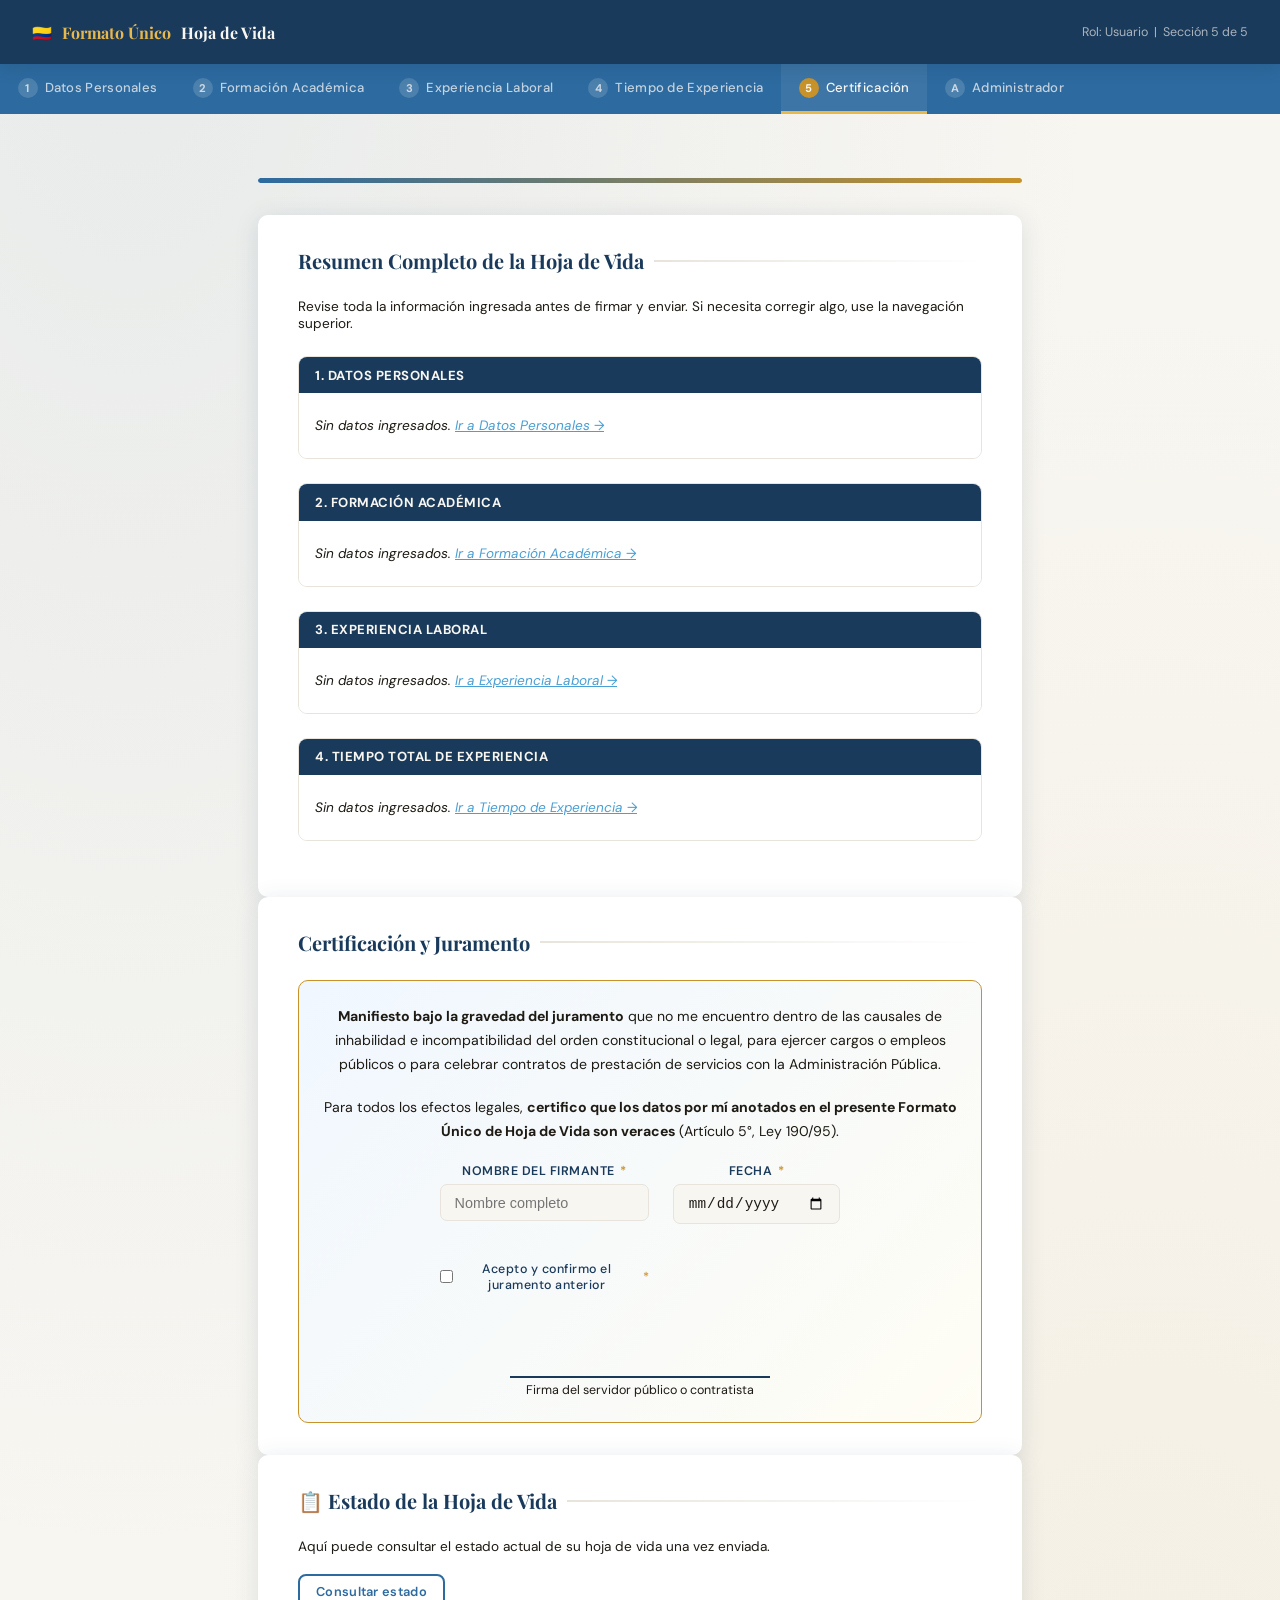
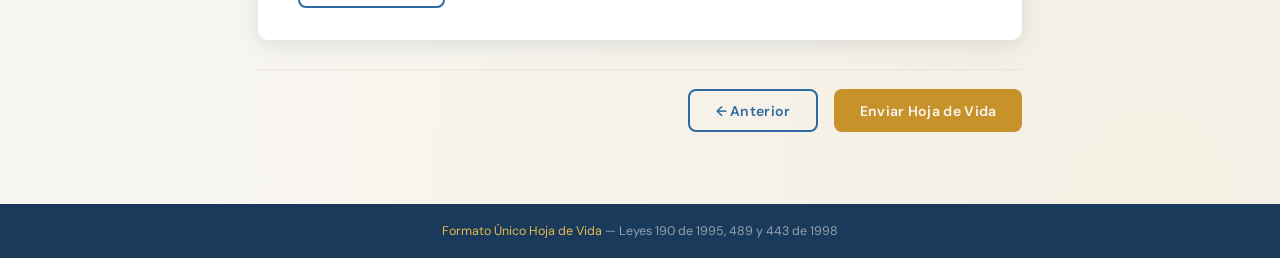
==== certificacion.html @ 88f33d93 "HTML y CSS completos" ====
<!DOCTYPE html>
<html lang="es">
<head>
  <meta charset="UTF-8" />
  <meta name="viewport" content="width=device-width, initial-scale=1.0" />
  <title>Hoja de Vida – Certificación</title>
  <link rel="stylesheet" href="css/style.css" />
</head>
<body>

<header>
  <div class="logo">🇨🇴 <span>Formato Único</span> Hoja de Vida</div>
  <div class="header-info">Rol: Usuario &nbsp;|&nbsp; Sección 5 de 5</div>
</header>

<nav>
  <ul>
    <li><a href="index.html"><span class="num">1</span> Datos Personales</a></li>
    <li><a href="formacion.html"><span class="num">2</span> Formación Académica</a></li>
    <li><a href="experiencia.html"><span class="num">3</span> Experiencia Laboral</a></li>
    <li><a href="tiempo.html"><span class="num">4</span> Tiempo de Experiencia</a></li>
    <li><a href="certificacion.html" class="activo"><span class="num">5</span> Certificación</a></li>
    <li><a href="admin.html"><span class="num">A</span> Administrador</a></li>
  </ul>
</nav>

<main>
  <div class="progress-bar"><div class="progress-fill" style="width:100%"></div></div>
  <div id="alerta-global" class="alerta"><span></span></div>

  <!-- ══ RESUMEN COMPLETO ══════════════════════════════════════════════ -->
  <section class="card">
    <h2 class="section-title"> Resumen Completo de la Hoja de Vida</h2>
    <p style="font-size:0.85rem;color:var(--gris-medio);margin-bottom:1.5rem;">
      Revise toda la información ingresada antes de firmar y enviar. Si necesita corregir algo, use la navegación superior.
    </p>

    <div class="resumen-bloque">
      <div class="resumen-bloque-titulo"> 1. Datos Personales</div>
      <div id="resumen-personales" class="preview-grid">
        <p class="resumen-vacio">Sin datos ingresados. <a href="index.html">Ir a Datos Personales →</a></p>
      </div>
    </div>

    <div class="resumen-bloque">
      <div class="resumen-bloque-titulo"> 2. Formación Académica</div>
      <div id="resumen-formacion">
        <p class="resumen-vacio">Sin datos ingresados. <a href="formacion.html">Ir a Formación Académica →</a></p>
      </div>
    </div>

    <div class="resumen-bloque">
      <div class="resumen-bloque-titulo"> 3. Experiencia Laboral</div>
      <div id="resumen-experiencia">
        <p class="resumen-vacio">Sin datos ingresados. <a href="experiencia.html">Ir a Experiencia Laboral →</a></p>
      </div>
    </div>

    <div class="resumen-bloque">
      <div class="resumen-bloque-titulo"> 4. Tiempo Total de Experiencia</div>
      <div id="resumen-tiempo" class="preview-grid">
        <p class="resumen-vacio">Sin datos ingresados. <a href="tiempo.html">Ir a Tiempo de Experiencia →</a></p>
      </div>
    </div>
  </section>

  <!-- ══ CERTIFICACIÓN ═════════════════════════════════════════════════ -->
  <section class="card">
    <h2 class="section-title"> Certificación y Juramento</h2>

    <div class="cert-box">
      <p>
        <strong>Manifiesto bajo la gravedad del juramento</strong> que no me encuentro dentro
        de las causales de inhabilidad e incompatibilidad del orden constitucional o legal,
        para ejercer cargos o empleos públicos o para celebrar contratos de prestación de
        servicios con la Administración Pública.
      </p>
      <p>
        Para todos los efectos legales, <strong>certifico que los datos por mí anotados en el
        presente Formato Único de Hoja de Vida son veraces</strong> (Artículo 5°, Ley 190/95).
      </p>

      <div class="form-grid cols-1" style="max-width:400px;margin:1rem auto 0">
        <div class="form-group">
          <label>Nombre del firmante <span class="req">*</span></label>
          <input type="text" id="nombreFirmante" placeholder="Nombre completo" />
          <span class="msg-error" id="err-nombreFirmante"></span>
        </div>
        <div class="form-group">
          <label>Fecha <span class="req">*</span></label>
          <input type="date" id="fechaCert" />
          <span class="msg-error" id="err-fechaCert"></span>
        </div>
        <div class="form-group">
          <label style="display:flex;align-items:center;gap:8px;cursor:pointer;text-transform:none;font-weight:500">
            <input type="checkbox" id="chkJuramento" style="width:auto;accent-color:var(--azul-medio)" />
            Acepto y confirmo el juramento anterior <span class="req">*</span>
          </label>
          <span class="msg-error" id="err-chkJuramento"></span>
        </div>
      </div>

      <div class="firma-area"></div>
      <div class="firma-label" id="firma-label-nombre">Firma del servidor público o contratista</div>
    </div>
  </section>

  <!-- ══ ESTADO ════════════════════════════════════════════════════════ -->
  <section class="card">
    <h2 class="section-title">📋 Estado de la Hoja de Vida</h2>
    <p style="font-size:0.85rem;color:var(--gris-medio);margin-bottom:1.2rem;">
      Aquí puede consultar el estado actual de su hoja de vida una vez enviada.
    </p>
    <div id="estado-consulta"></div>
    <div style="margin-top:1rem;">
      <button class="btn btn-secondary btn-sm" onclick="consultarEstado()"> Consultar estado</button>
    </div>
  </section>

  <!-- Acciones -->
  <div class="acciones">
    <button class="btn btn-secondary" onclick="window.location.href='tiempo.html'">← Anterior</button>
    <button class="btn btn-dorado" onclick="enviarHV()"> Enviar Hoja de Vida</button>
  </div>
</main>

<footer>
  <span>Formato Único Hoja de Vida</span> — Leyes 190 de 1995, 489 y 443 de 1998
</footer>

<script src="js/datos.js"></script>
<script src="js/certificacion.js"></script>
</body>
</html>
---- css/style.css ----
@import url('https://fonts.googleapis.com/css2?family=Playfair+Display:wght@400;700&family=DM+Sans:wght@300;400;500;600&display=swap');

:root {
    --azul: #1a3a5c;
    --azul-medio: #2d6a9f;
    --azul-claro: #4a9fd4;
    --dorado: #c8922a;
    --dorado-claro: #e8b84b;
    --blanco: #f8f6f1;
    --gris-claro: #e8e4dc;
    --gri-medio: #9a9490;
    --texto: #1e1a14;
    --error: #c0392b;
    --exito: #1e7e4a;
    --sombra: 0 4px 24px rgba(26,58,92,0.13);
    --radio: 10px;
}

*, *::before, *::after { box-sizing: border-box; margin: 0; padding: 0; }

body {
    font-family: 'DM Sans', sans-serif;
    background: var(--blanco);
    color: var(--texto);
    min-height: 100vh;
    background-image: 
        radial-gradient(ellipse at 10% 0%, rgba(45,106,159,0.08)0%, transparent 60%),
        radial-gradient(ellipse at 90% 100%, rgba(200,146, 42,0.07)0%, transparent 60%);
}

header {
    background: var(--azul);
    color: var(--blanco);
    padding: 0 2rem;
    display: flex;
    align-items: center;
    justify-content: space-between;
    height: 64px;
    box-shadow: 0 2px 16px rgba(26, 58, 92, 0.25);
    position: sticky;
    top: 0;
    z-index: 100;
}

header .logo {
    font-family: 'Playfair Display', serif;
    font-size: 1.2 rem;
    font-weight: 700;
    letter-spacing: 0.5 px;
    display: flex;
    align-items: center;
    gap: 10px;
}

header .logo span {
    color: var(--dorado-claro);
}

header .header-info {
    font-size: 0.78rem;
    color: rgba(248, 246, 241, 0.65);
    text-align: right;
}

nav {
    background: var(--azul-medio);
    padding: 0 2 rem;
    overflow-x: auto;
}

nav ul {
    list-style: none;
    display: flex;
    gap: 0;
    min-width: max-content;
}

nav ul li a {
    display: flex;
    align-items: center;
    gap: 7px;
    padding: 0.85rem 1.1rem;
    color: rgba(248, 246, 241, 0.75);
    text-decoration: none;
    font-size: 0.82rem;
    font-weight: 500;
    letter-spacing: 0.3px;
    border-bottom: 3px solid transparent;
    transition: all 0.2s;
    white-space: nowrap;
}

nav ul li a:hover, nav ul li a.activo {
    color: var(--blanco);
    border-bottom-color: var(--dorado-claro);
    background: rgba(255, 255, 255, 0.07);
}

nav ul li a .num {
    background: rgba(255, 255, 255, 0.15);
    border-radius: 50%;
    width: 20px; height: 20px;
    display: flex; align-items: center; justify-content: center;
    font-size: 0.7rem;
    font-weight: 700;
}

nav ul li a.activo .num {
    background: var(--dorado);
    color: var(--blanco);
}

main {
    max-width: 860px;
    margin: 2.5rem auto;
    padding: 1.5rem 3rem;
}

section.card {
    background: #fff;
    border-radius: var(--radio);
    box-shadow: var(--sombra);
    padding: 2rem 2.5rem;
    margin-bottom: 2 rem;
    border-top: 4 px solid var(--azul-medio);
    animation: fadeUp 0.4s ease both;
}

@keyframes fadeUp {
    from { opacity: 0; transform: translateY(18px); }
    to { opacity: 1; transform: translateY(0); }
}

.section-title {
    font-family: 'Playfair Display', serif;
    font-size: 1.25rem;
    color: var(--azul);
    margin-bottom: 1.5rem;
    display: flex;
    align-items: center;
    gap: 10px;
}

.section-title::after {
    content: '';
    flex: 1;
    height: 2px;
    background: linear-gradient(90deg, var(--gris-claro), transparent);
}

.form-grid {
    display: grid;
    grid-template-columns: 1fr 1fr;
    gap: 1rem 1.5rem;
}

.form_grid.cols-3 { grid-template-columns: 1fr 1fr 1fr; }
.form_grid.cols-1 { grid-template-columns: 1fr; }

.form-group {
    display: flex;
    flex-direction: column;
    gap: 5px;
}

.form-group.span-2 { grid-column: span 2; }
.form-group.span-3 { grid-column: span 3; }

label {
    font-size: 0.78rem;
    font-weight: 600;
    color: var(--azul);
    text-transform: uppercase;
    letter-spacing: 0.5px;
}

label .req { color: var(--dorado); margin-left: 2px; }

input, select, textarea {
    padding: 0.6rem 0.85rem;
    border: 1.5px solid var(--gris-claro);
    border-radius: 7px;
    font-family: 'DM Sans' sans-serif;
    font-size: 0.9rem;
    color: var(--texto);
    background: var(--blanco);
    transition: border-color 0.2s, box-shadow 0.2s;
    outline: none;
}

input:focus, select:focus, textarea:focus{
    border-color: var(--azul-claro);
    box-shadow: 0 0 0 3px rgba(74, 159, 212, 0.15);
}

input.error, select.error, textarea.error {
    border-color: var(--error);
    box-shadow: 0 0 0 3px rgba(192, 57, 43, 0.1);
}

input.valido, select.valido {
    border-color: var(--exito);
}

.msg-error {
    font-size: 0.75rem;
    color: var(--error);
    margin-top: 2px;
    min-height: 14px;
}

.radio-group, .check-group {
    display: flex;
    flex-wrap: wrap;
    gap: 0.7rem;
    margin-top: 4px;
}

.radio-btn {
    display: flex;
    align-items: center;
    gap: 6px;
    cursor: pointer;
    font-size: 0.88rem;
}

radio-btn input { width: auto; margin: 0; cursor: pointer; accent-color: var(--azul-medio); }

.btn {
    padding: 0.65rem 1.6rem;
    border-radius: 8px;
    font-family: 'DM Sans', sans-serif;
    font-size: 0.88rem;
    font-weight: 600;
    cursor: pointer;
    border: none;
    transition: all 0.2s;
    letter-spacing: 0.3px;
}

.btn-primary {
    background: var(--azul);
    color: var(--blanco);
}

.btn-primary:hover { background: var(--azul-medio); transform: translateY(-1px); box-shadow: 0 4px 14px rgba(26,58,92, 0.25);}

.btn-secondary {
    background: transparent;
    color: var(--azul-medio);
    border: 2px solid var(--azul-medio);
}

.btn-secondary:hover { background: var(--azul-medio); color: var(--blanco); }

.btn-dorado {
    background: var(--dorado);
    color: var(--blanco);
}

.btn-dorado:hover { background: var(--dorado-claro); transform: translateY(-1px); }

.btn-danger {
    background: transparent;
    color: var(--error);
    border: 1.5px solid var(--error);
    padding: 0.4rem 0.9 rem;
    font-size: 0.8 rem;
}

.btn-danger:hover { background: var(--error); color: #fff; }

.btn-sm {
    padding: 0.4rem 1rem;
    font-size: 0.8rem;
}

.btn-add {
    display: flex;
    align-items: center;
    gap: 6px;
    background: rgba(45,106,159,0.08);
    color: var(--azul-medio);
    border: 1.5px dashed var(--azul-claro);
    border-radius: 8px;
    padding:0.55rem 1.1rem;
    font-size: 0.85rem;
    font-weight: 600;
    cursor: pointer;
    transition: all 0.2s;
    margin-top: 0.75rem;
    font-family: 'DM Sans', sans-serif;
}

.btn-add:hover { background: rgba(45,106,159,0.14); }

.acciones {
    display: flex;
    gap: 1rem;
    justify-content: flex-end;
    margin-top: 1.8rem;
    padding-top: 1.2rem;
    border-top: 1px solid var(--gris-claro);
}

.bloque-dinamico {
    border: 1.5px solid var(--gris-claro);
    border-radius: 9px;
    padding: 1.2rem;
    margin-bottom: 1rem;
    position: relative;

}
.bloque-dinamico .btn-remove {
    position: absolute;
    top: 10px; right: 10px;
}

.bloque-num {
    font-size: 0.72rem;
    font-weight: 700;
    color: var(--gris-medio);
    text-transform: uppercase;
    letter-spacing: 1px;
    margin-bottom: 0.8rem;
}

.preview-panel {
    background: linear-gradient(135deg, #f0f7ff 0%, #fefcf7 100%);
    border: 1.5px solid var(--azul-claro);
    border-radius: 10px;
    padding: 1.5rem;
    margin-top:1.5rem;
    display: none;
}

.preview-panel.visible { display: block; animation: fadeUp 0.3s ease; }

.preview-panel h3 {
    font-family: 'Playfair Display', serif;
    color: var(--azul);
    font-size: 1rem;
    margin-bottom: 1rem;
    display: flex;
    align-items: center;
    gap: 8px;
}

.preview-item {
    display: flex;
    flex-direction: column;
}

.preview-item .pk { font-size: 0.72rem; text-transform: uppercase; letter-spacing: 0.5px; color: var(--gris-medio); font-weight: 600; }
.preview-item .pv { font-size: 0.9rem; color: var(--texto); font-weight: 500; }

.badge {
    display: inline-flex;
    align-items: center;
    gap: 5px;
    padding: 0.28rem 0.8rem;
    border-radius: 20px;
    font-size: 0.76rem;
    font-weight: 700;
    letter-spacing: 0.4px;
}

.badge-diligenciada { background: #e3f0fb; color: var(--azul-medio); }
.badge-aceptada     { background: #d4f0e2; color: var(--exito); }
.badge-rechazada    { background: #fde8e6; color: var(--error); }
 
/* ===== TABLA ADMIN ===== */
.tabla-wrapper { overflow-x: auto; }
 
table {
  width: 100%;
  border-collapse: collapse;
  font-size: 0.87rem;
}
 
thead tr { background: var(--azul); color: var(--blanco); }
thead th { padding: 0.75rem 1rem; text-align: left; font-weight: 600; font-size: 0.8rem; letter-spacing: 0.4px; }
tbody tr { border-bottom: 1px solid var(--gris-claro); transition: background 0.15s; }
tbody tr:hover { background: rgba(45,106,159,0.05); }
tbody td { padding: 0.7rem 1rem; }
 
/* ===== FOOTER ===== */
footer {
  background: var(--azul);
  color: rgba(248,246,241,0.55);
  text-align: center;
  padding: 1.2rem;
  font-size: 0.78rem;
  margin-top: 3rem;
}
 
footer span { color: var(--dorado-claro); }
 
/* ===== ALERTA ===== */
.alerta {
  padding: 0.9rem 1.2rem;
  border-radius: 8px;
  font-size: 0.88rem;
  margin-bottom: 1rem;
  display: none;
}
.alerta.visible { display: flex; align-items: center; gap: 8px; animation: fadeUp 0.3s ease; }
.alerta-error   { background: #fde8e6; color: var(--error); border-left: 4px solid var(--error); }
.alerta-exito   { background: #d4f0e2; color: var(--exito); border-left: 4px solid var(--exito); }
.alerta-info    { background: #e3f0fb; color: var(--azul-medio); border-left: 4px solid var(--azul-claro); }
 
/* ===== CERTIFICACIÓN ===== */
.cert-box {
  background: linear-gradient(135deg, #f0f7ff, #fffdf4);
  border: 1.5px solid var(--dorado);
  border-radius: 10px;
  padding: 1.5rem;
  text-align: center;
}
 
.cert-box p { font-size: 0.88rem; color: var(--texto); line-height: 1.7; margin-bottom: 1.2rem; }
 
.firma-area {
  border-bottom: 2px solid var(--azul);
  width: 260px;
  margin: 1rem auto 0.3rem;
  min-height: 48px;
}
 
.firma-label { font-size: 0.78rem; color: var(--gris-medio); text-align: center; }
 
/* ===== PASO PROGRESS ===== */
.progress-bar {
  background: var(--gris-claro);
  height: 5px;
  border-radius: 3px;
  margin-bottom: 2rem;
  overflow: hidden;
}
 
.progress-fill {
  height: 100%;
  background: linear-gradient(90deg, var(--azul-medio), var(--dorado));
  border-radius: 3px;
  transition: width 0.5s ease;
}
 
/* ===== ESTADO CONSULTA ===== */
.estado-card {
  display: flex;
  align-items: center;
  gap: 1.2rem;
  padding: 1.2rem 1.5rem;
  border-radius: 10px;
  border: 1.5px solid var(--gris-claro);
  margin-bottom: 1rem;
  background: #fff;
  box-shadow: 0 2px 10px rgba(0,0,0,0.05);
  transition: box-shadow 0.2s;
}
.estado-card:hover { box-shadow: var(--sombra); }
 
.estado-icono {
  font-size: 2rem;
  width: 54px; height: 54px;
  display: flex; align-items: center; justify-content: center;
  border-radius: 50%;
  flex-shrink: 0;
}
 
/* ===== RESPONSIVE ===== */
@media (max-width: 640px) {
  .form-grid { grid-template-columns: 1fr; }
  .form-grid.cols-3 { grid-template-columns: 1fr 1fr; }
  .form-group.span-2, .form-group.span-3 { grid-column: span 1; }
  main { padding: 0 1rem 2rem; }
  section.card { padding: 1.2rem; }
  .acciones { flex-direction: column; }
}
 
/* ===== RESUMEN COMPLETO ===== */
.resumen-bloque {
  margin-bottom: 1.5rem;
  border: 1.5px solid var(--gris-claro);
  border-radius: 9px;
  overflow: hidden;
}
 
.resumen-bloque-titulo {
  background: var(--azul);
  color: var(--blanco);
  font-family: 'DM Sans', sans-serif;
  font-size: 0.82rem;
  font-weight: 700;
  letter-spacing: 0.5px;
  text-transform: uppercase;
  padding: 0.6rem 1rem;
}
 
.resumen-bloque > .preview-grid,
.resumen-bloque > div:not(.resumen-bloque-titulo) {
  padding: 1rem;
  background: #fff;
}
 
.resumen-vacio {
  font-size: 0.85rem;
  color: var(--gris-medio);
  font-style: italic;
  padding: 0.5rem 0;
}
 
.resumen-vacio a {
  color: var(--azul-claro);
  text-decoration: underline;
}
 
.resumen-sub {
  font-size: 0.75rem;
  font-weight: 700;
  color: var(--azul-medio);
  text-transform: uppercase;
  letter-spacing: 0.5px;
  margin: 0.8rem 0 0.4rem;
  padding-bottom: 3px;
  border-bottom: 1px solid var(--gris-claro);
}
 
.resumen-tabla {
  width: 100%;
  border-collapse: collapse;
  font-size: 0.83rem;
  margin-top: 0.4rem;
}
 
.resumen-tabla thead tr {
  background: rgba(45,106,159,0.08);
}
 
.resumen-tabla thead th {
  padding: 0.4rem 0.7rem;
  text-align: left;
  font-size: 0.75rem;
  color: var(--azul);
  font-weight: 700;
  letter-spacing: 0.3px;
}
 
.resumen-tabla tbody td {
  padding: 0.45rem 0.7rem;
  border-bottom: 1px solid var(--gris-claro);
  color: var(--texto);
}
 
.resumen-tabla tbody tr:last-child td {
  border-bottom: none;
}
 
.resumen-tabla tbody tr:hover {
  background: rgba(248,246,241,0.7);
}
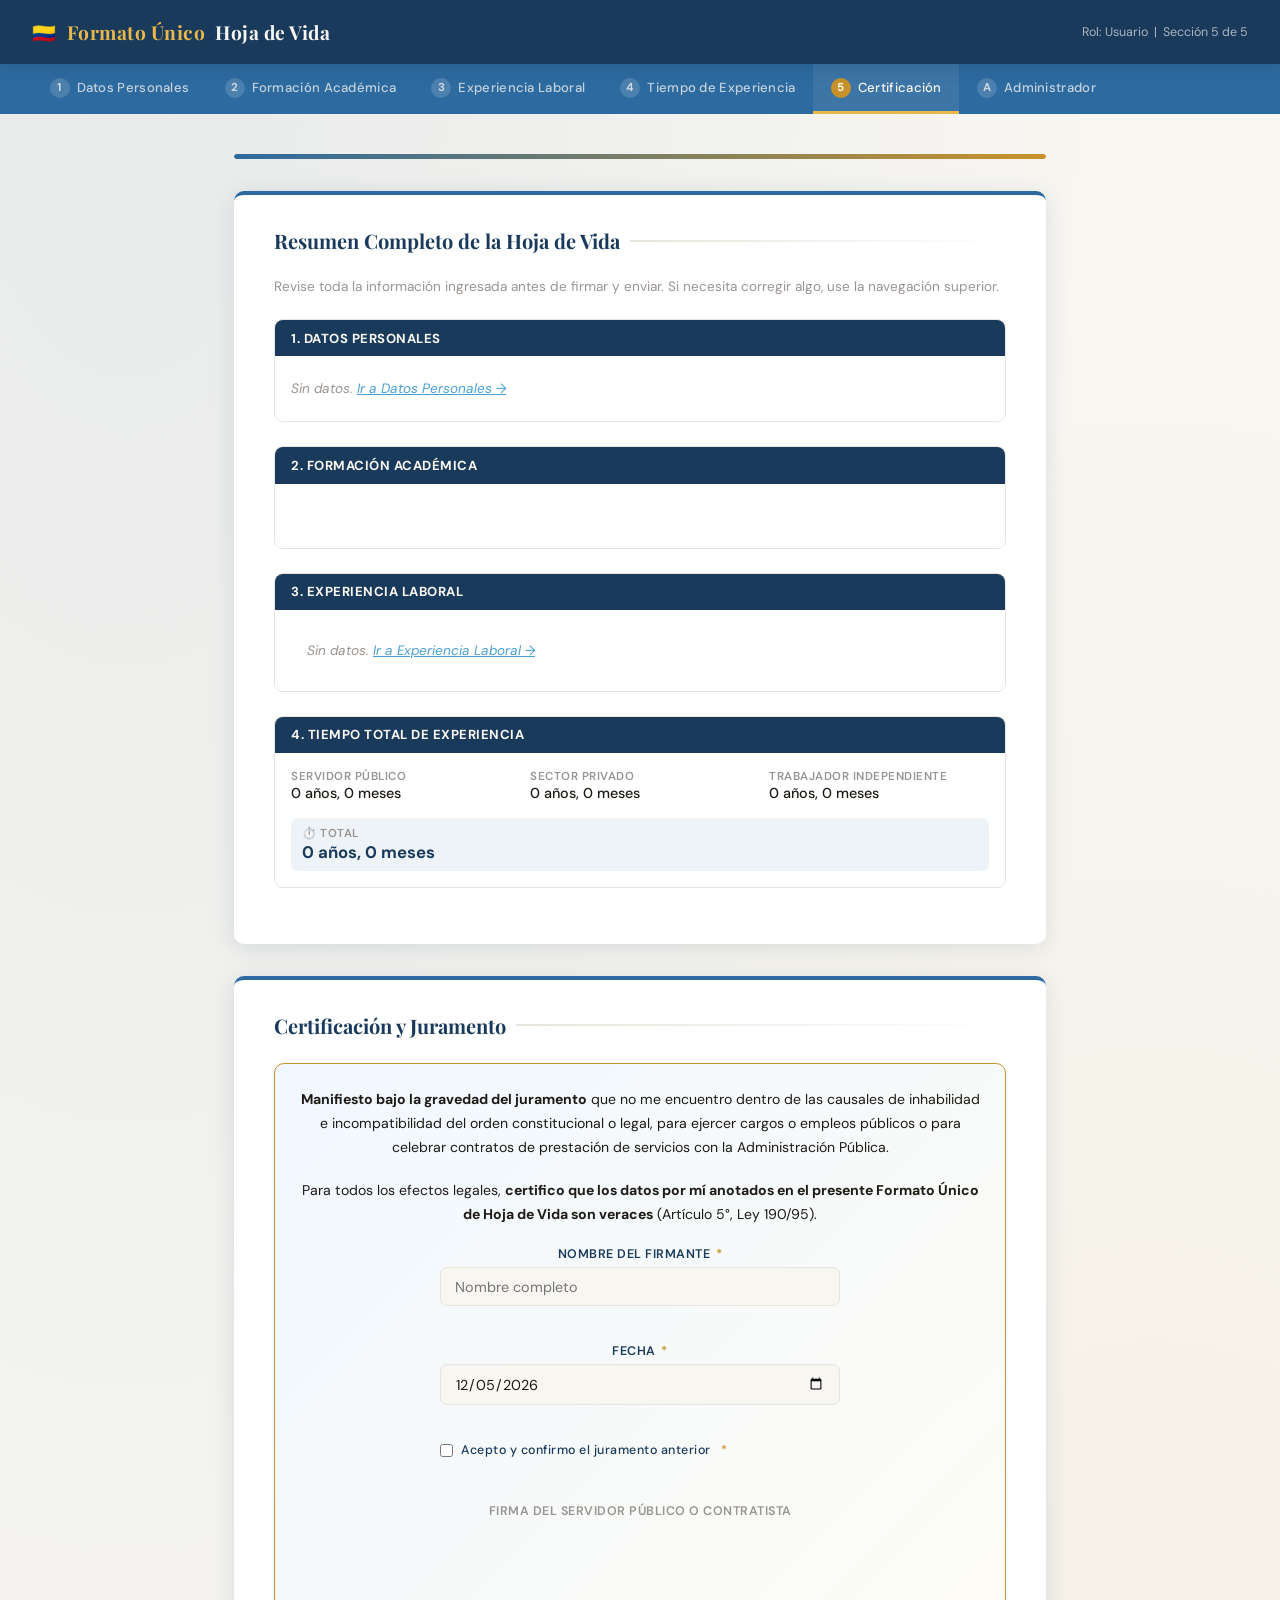
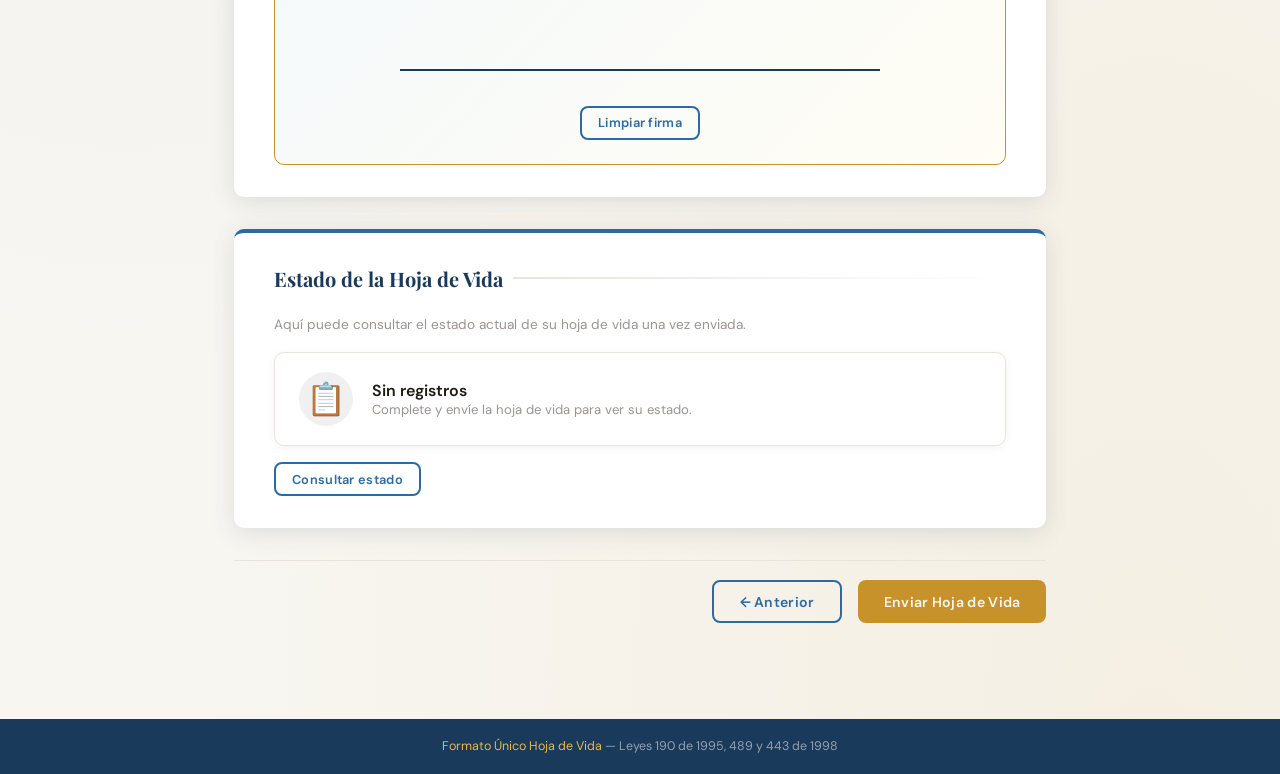
==== commit c278aa86: "Organización del CSS y el JS" ====
--- a/certificacion.html
+++ b/certificacion.html
@@ -100,14 +100,22 @@
         </div>
       </div>
 
-      <div class="firma-area"></div>
-      <div class="firma-label" id="firma-label-nombre">Firma del servidor público o contratista</div>
+      <!-- ── ÁREA DE FIRMA CON CANVAS ─────────────────────────────── -->
+      <div class="firma-canvas-wrapper">
+        <div class="firma-canvas-label">Firma del servidor público o contratista</div>
+        <canvas id="firmaCanvas" width="480" height="140"></canvas>
+        <span class="msg-error" id="err-firma" style="display:block;text-align:center"></span>
+        <div class="firma-canvas-acciones">
+          <button class="btn btn-secondary btn-sm" onclick="limpiarFirma()"> Limpiar firma</button>
+        </div>
+      </div>
+
     </div>
   </section>
 
   <!-- ══ ESTADO ════════════════════════════════════════════════════════ -->
   <section class="card">
-    <h2 class="section-title">📋 Estado de la Hoja de Vida</h2>
+    <h2 class="section-title"> Estado de la Hoja de Vida</h2>
     <p style="font-size:0.85rem;color:var(--gris-medio);margin-bottom:1.2rem;">
       Aquí puede consultar el estado actual de su hoja de vida una vez enviada.
     </p>
--- a/css/style.css
+++ b/css/style.css
@@ -1,389 +1,402 @@
 @import url('https://fonts.googleapis.com/css2?family=Playfair+Display:wght@400;700&family=DM+Sans:wght@300;400;500;600&display=swap');
 
 :root {
-    --azul: #1a3a5c;
-    --azul-medio: #2d6a9f;
-    --azul-claro: #4a9fd4;
-    --dorado: #c8922a;
-    --dorado-claro: #e8b84b;
-    --blanco: #f8f6f1;
-    --gris-claro: #e8e4dc;
-    --gri-medio: #9a9490;
-    --texto: #1e1a14;
-    --error: #c0392b;
-    --exito: #1e7e4a;
-    --sombra: 0 4px 24px rgba(26,58,92,0.13);
-    --radio: 10px;
+  --azul: #1a3a5c;
+  --azul-medio: #2d6a9f;
+  --azul-claro: #4a9fd4;
+  --dorado: #c8922a;
+  --dorado-claro: #e8b84b;
+  --blanco: #f8f6f1;
+  --gris-claro: #e8e4dc;
+  --gris-medio: #9a9490;
+  --texto: #1e1a14;
+  --error: #c0392b;
+  --exito: #1e7e4a;
+  --sombra: 0 4px 24px rgba(26,58,92,0.13);
+  --radio: 10px;
 }
 
 *, *::before, *::after { box-sizing: border-box; margin: 0; padding: 0; }
 
 body {
-    font-family: 'DM Sans', sans-serif;
-    background: var(--blanco);
-    color: var(--texto);
-    min-height: 100vh;
-    background-image: 
-        radial-gradient(ellipse at 10% 0%, rgba(45,106,159,0.08)0%, transparent 60%),
-        radial-gradient(ellipse at 90% 100%, rgba(200,146, 42,0.07)0%, transparent 60%);
-}
-
+  font-family: 'DM Sans', sans-serif;
+  background: var(--blanco);
+  color: var(--texto);
+  min-height: 100vh;
+  background-image: 
+    radial-gradient(ellipse at 10% 0%, rgba(45,106,159,0.08) 0%, transparent 60%),
+    radial-gradient(ellipse at 90% 100%, rgba(200,146,42,0.07) 0%, transparent 60%);
+}
+
+/* ===== HEADER ===== */
 header {
-    background: var(--azul);
-    color: var(--blanco);
-    padding: 0 2rem;
-    display: flex;
-    align-items: center;
-    justify-content: space-between;
-    height: 64px;
-    box-shadow: 0 2px 16px rgba(26, 58, 92, 0.25);
-    position: sticky;
-    top: 0;
-    z-index: 100;
+  background: var(--azul);
+  color: var(--blanco);
+  padding: 0 2rem;
+  display: flex;
+  align-items: center;
+  justify-content: space-between;
+  height: 64px;
+  box-shadow: 0 2px 16px rgba(26,58,92,0.25);
+  position: sticky;
+  top: 0;
+  z-index: 100;
 }
 
 header .logo {
-    font-family: 'Playfair Display', serif;
-    font-size: 1.2 rem;
-    font-weight: 700;
-    letter-spacing: 0.5 px;
-    display: flex;
-    align-items: center;
-    gap: 10px;
+  font-family: 'Playfair Display', serif;
+  font-size: 1.2rem;
+  font-weight: 700;
+  letter-spacing: 0.5px;
+  display: flex;
+  align-items: center;
+  gap: 10px;
 }
 
 header .logo span {
-    color: var(--dorado-claro);
+  color: var(--dorado-claro);
 }
 
 header .header-info {
-    font-size: 0.78rem;
-    color: rgba(248, 246, 241, 0.65);
-    text-align: right;
-}
-
+  font-size: 0.78rem;
+  color: rgba(248,246,241,0.65);
+  text-align: right;
+}
+
+/* ===== NAV ===== */
 nav {
-    background: var(--azul-medio);
-    padding: 0 2 rem;
-    overflow-x: auto;
+  background: var(--azul-medio);
+  padding: 0 2rem;
+  overflow-x: auto;
 }
 
 nav ul {
-    list-style: none;
-    display: flex;
-    gap: 0;
-    min-width: max-content;
+  list-style: none;
+  display: flex;
+  gap: 0;
+  min-width: max-content;
 }
 
 nav ul li a {
-    display: flex;
-    align-items: center;
-    gap: 7px;
-    padding: 0.85rem 1.1rem;
-    color: rgba(248, 246, 241, 0.75);
-    text-decoration: none;
-    font-size: 0.82rem;
-    font-weight: 500;
-    letter-spacing: 0.3px;
-    border-bottom: 3px solid transparent;
-    transition: all 0.2s;
-    white-space: nowrap;
+  display: flex;
+  align-items: center;
+  gap: 7px;
+  padding: 0.85rem 1.1rem;
+  color: rgba(248,246,241,0.75);
+  text-decoration: none;
+  font-size: 0.82rem;
+  font-weight: 500;
+  letter-spacing: 0.3px;
+  border-bottom: 3px solid transparent;
+  transition: all 0.2s;
+  white-space: nowrap;
 }
 
 nav ul li a:hover, nav ul li a.activo {
-    color: var(--blanco);
-    border-bottom-color: var(--dorado-claro);
-    background: rgba(255, 255, 255, 0.07);
+  color: var(--blanco);
+  border-bottom-color: var(--dorado-claro);
+  background: rgba(255,255,255,0.07);
 }
 
 nav ul li a .num {
-    background: rgba(255, 255, 255, 0.15);
-    border-radius: 50%;
-    width: 20px; height: 20px;
-    display: flex; align-items: center; justify-content: center;
-    font-size: 0.7rem;
-    font-weight: 700;
+  background: rgba(255,255,255,0.15);
+  border-radius: 50%;
+  width: 20px; height: 20px;
+  display: flex; align-items: center; justify-content: center;
+  font-size: 0.72rem;
+  font-weight: 700;
 }
 
 nav ul li a.activo .num {
-    background: var(--dorado);
-    color: var(--blanco);
-}
-
+  background: var(--dorado);
+  color: var(--blanco);
+}
+
+/* ===== MAIN ===== */
 main {
-    max-width: 860px;
-    margin: 2.5rem auto;
-    padding: 1.5rem 3rem;
-}
-
+  max-width: 860px;
+  margin: 2.5rem auto;
+  padding: 0 1.5rem 3rem;
+}
+
+/* ===== SECTION CARD ===== */
 section.card {
-    background: #fff;
-    border-radius: var(--radio);
-    box-shadow: var(--sombra);
-    padding: 2rem 2.5rem;
-    margin-bottom: 2 rem;
-    border-top: 4 px solid var(--azul-medio);
-    animation: fadeUp 0.4s ease both;
+  background: #fff;
+  border-radius: var(--radio);
+  box-shadow: var(--sombra);
+  padding: 2rem 2.5rem;
+  margin-bottom: 2rem;
+  border-top: 4px solid var(--azul-medio);
+  animation: fadeUp 0.4s ease both;
 }
 
 @keyframes fadeUp {
-    from { opacity: 0; transform: translateY(18px); }
-    to { opacity: 1; transform: translateY(0); }
+  from { opacity: 0; transform: translateY(18px); }
+  to   { opacity: 1; transform: translateY(0); }
 }
 
 .section-title {
-    font-family: 'Playfair Display', serif;
-    font-size: 1.25rem;
-    color: var(--azul);
-    margin-bottom: 1.5rem;
-    display: flex;
-    align-items: center;
-    gap: 10px;
+  font-family: 'Playfair Display', serif;
+  font-size: 1.25rem;
+  color: var(--azul);
+  margin-bottom: 1.5rem;
+  display: flex;
+  align-items: center;
+  gap: 10px;
 }
 
 .section-title::after {
-    content: '';
-    flex: 1;
-    height: 2px;
-    background: linear-gradient(90deg, var(--gris-claro), transparent);
-}
-
+  content: '';
+  flex: 1;
+  height: 2px;
+  background: linear-gradient(90deg, var(--gris-claro), transparent);
+}
+
+/* ===== FORMULARIOS ===== */
 .form-grid {
-    display: grid;
-    grid-template-columns: 1fr 1fr;
-    gap: 1rem 1.5rem;
-}
-
-.form_grid.cols-3 { grid-template-columns: 1fr 1fr 1fr; }
-.form_grid.cols-1 { grid-template-columns: 1fr; }
+  display: grid;
+  grid-template-columns: 1fr 1fr;
+  gap: 1rem 1.5rem;
+}
+
+.form-grid.cols-3 { grid-template-columns: 1fr 1fr 1fr; }
+.form-grid.cols-1 { grid-template-columns: 1fr; }
 
 .form-group {
-    display: flex;
-    flex-direction: column;
-    gap: 5px;
+  display: flex;
+  flex-direction: column;
+  gap: 5px;
 }
 
 .form-group.span-2 { grid-column: span 2; }
 .form-group.span-3 { grid-column: span 3; }
 
 label {
-    font-size: 0.78rem;
-    font-weight: 600;
-    color: var(--azul);
-    text-transform: uppercase;
-    letter-spacing: 0.5px;
+  font-size: 0.78rem;
+  font-weight: 600;
+  color: var(--azul);
+  text-transform: uppercase;
+  letter-spacing: 0.5px;
 }
 
 label .req { color: var(--dorado); margin-left: 2px; }
 
 input, select, textarea {
-    padding: 0.6rem 0.85rem;
-    border: 1.5px solid var(--gris-claro);
-    border-radius: 7px;
-    font-family: 'DM Sans' sans-serif;
-    font-size: 0.9rem;
-    color: var(--texto);
-    background: var(--blanco);
-    transition: border-color 0.2s, box-shadow 0.2s;
-    outline: none;
-}
-
-input:focus, select:focus, textarea:focus{
-    border-color: var(--azul-claro);
-    box-shadow: 0 0 0 3px rgba(74, 159, 212, 0.15);
+  padding: 0.6rem 0.85rem;
+  border: 1.5px solid var(--gris-claro);
+  border-radius: 7px;
+  font-family: 'DM Sans', sans-serif;
+  font-size: 0.9rem;
+  color: var(--texto);
+  background: var(--blanco);
+  transition: border-color 0.2s, box-shadow 0.2s;
+  outline: none;
+}
+
+input:focus, select:focus, textarea:focus {
+  border-color: var(--azul-claro);
+  box-shadow: 0 0 0 3px rgba(74,159,212,0.15);
 }
 
 input.error, select.error, textarea.error {
-    border-color: var(--error);
-    box-shadow: 0 0 0 3px rgba(192, 57, 43, 0.1);
+  border-color: var(--error);
+  box-shadow: 0 0 0 3px rgba(192,57,43,0.1);
 }
 
 input.valido, select.valido {
-    border-color: var(--exito);
+  border-color: var(--exito);
 }
 
 .msg-error {
-    font-size: 0.75rem;
-    color: var(--error);
-    margin-top: 2px;
-    min-height: 14px;
-}
-
+  font-size: 0.75rem;
+  color: var(--error);
+  margin-top: 2px;
+  min-height: 14px;
+}
+
+/* ===== RADIO / CHECKBOX ===== */
 .radio-group, .check-group {
-    display: flex;
-    flex-wrap: wrap;
-    gap: 0.7rem;
-    margin-top: 4px;
+  display: flex;
+  flex-wrap: wrap;
+  gap: 0.7rem;
+  margin-top: 4px;
 }
 
 .radio-btn {
-    display: flex;
-    align-items: center;
-    gap: 6px;
-    cursor: pointer;
-    font-size: 0.88rem;
-}
-
-radio-btn input { width: auto; margin: 0; cursor: pointer; accent-color: var(--azul-medio); }
-
+  display: flex;
+  align-items: center;
+  gap: 6px;
+  cursor: pointer;
+  font-size: 0.88rem;
+}
+
+.radio-btn input { width: auto; margin: 0; cursor: pointer; accent-color: var(--azul-medio); }
+
+/* ===== BOTONES ===== */
 .btn {
-    padding: 0.65rem 1.6rem;
-    border-radius: 8px;
-    font-family: 'DM Sans', sans-serif;
-    font-size: 0.88rem;
-    font-weight: 600;
-    cursor: pointer;
-    border: none;
-    transition: all 0.2s;
-    letter-spacing: 0.3px;
+  padding: 0.65rem 1.6rem;
+  border-radius: 8px;
+  font-family: 'DM Sans', sans-serif;
+  font-size: 0.88rem;
+  font-weight: 600;
+  cursor: pointer;
+  border: none;
+  transition: all 0.2s;
+  letter-spacing: 0.3px;
 }
 
 .btn-primary {
-    background: var(--azul);
-    color: var(--blanco);
-}
-
-.btn-primary:hover { background: var(--azul-medio); transform: translateY(-1px); box-shadow: 0 4px 14px rgba(26,58,92, 0.25);}
+  background: var(--azul);
+  color: var(--blanco);
+}
+.btn-primary:hover { background: var(--azul-medio); transform: translateY(-1px); box-shadow: 0 4px 14px rgba(26,58,92,0.25); }
 
 .btn-secondary {
-    background: transparent;
-    color: var(--azul-medio);
-    border: 2px solid var(--azul-medio);
-}
-
+  background: transparent;
+  color: var(--azul-medio);
+  border: 2px solid var(--azul-medio);
+}
 .btn-secondary:hover { background: var(--azul-medio); color: var(--blanco); }
 
 .btn-dorado {
-    background: var(--dorado);
-    color: var(--blanco);
-}
-
+  background: var(--dorado);
+  color: var(--blanco);
+}
 .btn-dorado:hover { background: var(--dorado-claro); transform: translateY(-1px); }
 
 .btn-danger {
-    background: transparent;
-    color: var(--error);
-    border: 1.5px solid var(--error);
-    padding: 0.4rem 0.9 rem;
-    font-size: 0.8 rem;
-}
-
+  background: transparent;
+  color: var(--error);
+  border: 1.5px solid var(--error);
+  padding: 0.4rem 0.9rem;
+  font-size: 0.8rem;
+}
 .btn-danger:hover { background: var(--error); color: #fff; }
 
 .btn-sm {
-    padding: 0.4rem 1rem;
-    font-size: 0.8rem;
+  padding: 0.4rem 1rem;
+  font-size: 0.8rem;
 }
 
 .btn-add {
-    display: flex;
-    align-items: center;
-    gap: 6px;
-    background: rgba(45,106,159,0.08);
-    color: var(--azul-medio);
-    border: 1.5px dashed var(--azul-claro);
-    border-radius: 8px;
-    padding:0.55rem 1.1rem;
-    font-size: 0.85rem;
-    font-weight: 600;
-    cursor: pointer;
-    transition: all 0.2s;
-    margin-top: 0.75rem;
-    font-family: 'DM Sans', sans-serif;
-}
-
+  display: flex;
+  align-items: center;
+  gap: 6px;
+  background: rgba(45,106,159,0.08);
+  color: var(--azul-medio);
+  border: 1.5px dashed var(--azul-claro);
+  border-radius: 8px;
+  padding: 0.55rem 1.1rem;
+  font-size: 0.85rem;
+  font-weight: 600;
+  cursor: pointer;
+  transition: all 0.2s;
+  margin-top: 0.75rem;
+  font-family: 'DM Sans', sans-serif;
+}
 .btn-add:hover { background: rgba(45,106,159,0.14); }
 
 .acciones {
-    display: flex;
-    gap: 1rem;
-    justify-content: flex-end;
-    margin-top: 1.8rem;
-    padding-top: 1.2rem;
-    border-top: 1px solid var(--gris-claro);
-}
-
+  display: flex;
+  gap: 1rem;
+  justify-content: flex-end;
+  margin-top: 1.8rem;
+  padding-top: 1.2rem;
+  border-top: 1px solid var(--gris-claro);
+}
+
+/* ===== BLOQUES DINÁMICOS ===== */
 .bloque-dinamico {
-    border: 1.5px solid var(--gris-claro);
-    border-radius: 9px;
-    padding: 1.2rem;
-    margin-bottom: 1rem;
-    position: relative;
-
-}
+  border: 1.5px solid var(--gris-claro);
+  border-radius: 9px;
+  padding: 1.2rem;
+  margin-bottom: 1rem;
+  position: relative;
+  background: rgba(248,246,241,0.5);
+  animation: fadeUp 0.3s ease;
+}
+
 .bloque-dinamico .btn-remove {
-    position: absolute;
-    top: 10px; right: 10px;
+  position: absolute;
+  top: 10px; right: 10px;
 }
 
 .bloque-num {
-    font-size: 0.72rem;
-    font-weight: 700;
-    color: var(--gris-medio);
-    text-transform: uppercase;
-    letter-spacing: 1px;
-    margin-bottom: 0.8rem;
-}
-
+  font-size: 0.72rem;
+  font-weight: 700;
+  color: var(--gris-medio);
+  text-transform: uppercase;
+  letter-spacing: 1px;
+  margin-bottom: 0.8rem;
+}
+
+/* ===== VISTA PREVIA ===== */
 .preview-panel {
-    background: linear-gradient(135deg, #f0f7ff 0%, #fefcf7 100%);
-    border: 1.5px solid var(--azul-claro);
-    border-radius: 10px;
-    padding: 1.5rem;
-    margin-top:1.5rem;
-    display: none;
+  background: linear-gradient(135deg, #f0f7ff 0%, #fefcf7 100%);
+  border: 1.5px solid var(--azul-claro);
+  border-radius: 10px;
+  padding: 1.5rem;
+  margin-top: 1.5rem;
+  display: none;
 }
 
 .preview-panel.visible { display: block; animation: fadeUp 0.3s ease; }
 
 .preview-panel h3 {
-    font-family: 'Playfair Display', serif;
-    color: var(--azul);
-    font-size: 1rem;
-    margin-bottom: 1rem;
-    display: flex;
-    align-items: center;
-    gap: 8px;
+  font-family: 'Playfair Display', serif;
+  color: var(--azul);
+  font-size: 1rem;
+  margin-bottom: 1rem;
+  display: flex;
+  align-items: center;
+  gap: 8px;
+}
+
+.preview-grid {
+  display: grid;
+  grid-template-columns: repeat(auto-fit, minmax(200px, 1fr));
+  gap: 0.6rem 1.2rem;
 }
 
 .preview-item {
-    display: flex;
-    flex-direction: column;
+  display: flex;
+  flex-direction: column;
 }
 
 .preview-item .pk { font-size: 0.72rem; text-transform: uppercase; letter-spacing: 0.5px; color: var(--gris-medio); font-weight: 600; }
 .preview-item .pv { font-size: 0.9rem; color: var(--texto); font-weight: 500; }
 
+/* ===== BADGES ESTADO ===== */
 .badge {
-    display: inline-flex;
-    align-items: center;
-    gap: 5px;
-    padding: 0.28rem 0.8rem;
-    border-radius: 20px;
-    font-size: 0.76rem;
-    font-weight: 700;
-    letter-spacing: 0.4px;
+  display: inline-flex;
+  align-items: center;
+  gap: 5px;
+  padding: 0.28rem 0.8rem;
+  border-radius: 20px;
+  font-size: 0.76rem;
+  font-weight: 700;
+  letter-spacing: 0.4px;
 }
 
 .badge-diligenciada { background: #e3f0fb; color: var(--azul-medio); }
 .badge-aceptada     { background: #d4f0e2; color: var(--exito); }
 .badge-rechazada    { background: #fde8e6; color: var(--error); }
- 
+
 /* ===== TABLA ADMIN ===== */
 .tabla-wrapper { overflow-x: auto; }
- 
+
 table {
   width: 100%;
   border-collapse: collapse;
   font-size: 0.87rem;
 }
- 
+
 thead tr { background: var(--azul); color: var(--blanco); }
 thead th { padding: 0.75rem 1rem; text-align: left; font-weight: 600; font-size: 0.8rem; letter-spacing: 0.4px; }
 tbody tr { border-bottom: 1px solid var(--gris-claro); transition: background 0.15s; }
 tbody tr:hover { background: rgba(45,106,159,0.05); }
 tbody td { padding: 0.7rem 1rem; }
- 
+
 /* ===== FOOTER ===== */
 footer {
   background: var(--azul);
@@ -393,9 +406,9 @@
   font-size: 0.78rem;
   margin-top: 3rem;
 }
- 
+
 footer span { color: var(--dorado-claro); }
- 
+
 /* ===== ALERTA ===== */
 .alerta {
   padding: 0.9rem 1.2rem;
@@ -408,7 +421,7 @@
 .alerta-error   { background: #fde8e6; color: var(--error); border-left: 4px solid var(--error); }
 .alerta-exito   { background: #d4f0e2; color: var(--exito); border-left: 4px solid var(--exito); }
 .alerta-info    { background: #e3f0fb; color: var(--azul-medio); border-left: 4px solid var(--azul-claro); }
- 
+
 /* ===== CERTIFICACIÓN ===== */
 .cert-box {
   background: linear-gradient(135deg, #f0f7ff, #fffdf4);
@@ -417,18 +430,18 @@
   padding: 1.5rem;
   text-align: center;
 }
- 
+
 .cert-box p { font-size: 0.88rem; color: var(--texto); line-height: 1.7; margin-bottom: 1.2rem; }
- 
+
 .firma-area {
   border-bottom: 2px solid var(--azul);
   width: 260px;
   margin: 1rem auto 0.3rem;
   min-height: 48px;
 }
- 
+
 .firma-label { font-size: 0.78rem; color: var(--gris-medio); text-align: center; }
- 
+
 /* ===== PASO PROGRESS ===== */
 .progress-bar {
   background: var(--gris-claro);
@@ -437,14 +450,14 @@
   margin-bottom: 2rem;
   overflow: hidden;
 }
- 
+
 .progress-fill {
   height: 100%;
   background: linear-gradient(90deg, var(--azul-medio), var(--dorado));
   border-radius: 3px;
   transition: width 0.5s ease;
 }
- 
+
 /* ===== ESTADO CONSULTA ===== */
 .estado-card {
   display: flex;
@@ -459,7 +472,7 @@
   transition: box-shadow 0.2s;
 }
 .estado-card:hover { box-shadow: var(--sombra); }
- 
+
 .estado-icono {
   font-size: 2rem;
   width: 54px; height: 54px;
@@ -467,7 +480,7 @@
   border-radius: 50%;
   flex-shrink: 0;
 }
- 
+
 /* ===== RESPONSIVE ===== */
 @media (max-width: 640px) {
   .form-grid { grid-template-columns: 1fr; }
@@ -477,7 +490,7 @@
   section.card { padding: 1.2rem; }
   .acciones { flex-direction: column; }
 }
- 
+
 /* ===== RESUMEN COMPLETO ===== */
 .resumen-bloque {
   margin-bottom: 1.5rem;
@@ -485,7 +498,7 @@
   border-radius: 9px;
   overflow: hidden;
 }
- 
+
 .resumen-bloque-titulo {
   background: var(--azul);
   color: var(--blanco);
@@ -496,25 +509,25 @@
   text-transform: uppercase;
   padding: 0.6rem 1rem;
 }
- 
+
 .resumen-bloque > .preview-grid,
 .resumen-bloque > div:not(.resumen-bloque-titulo) {
   padding: 1rem;
   background: #fff;
 }
- 
+
 .resumen-vacio {
   font-size: 0.85rem;
   color: var(--gris-medio);
   font-style: italic;
   padding: 0.5rem 0;
 }
- 
+
 .resumen-vacio a {
   color: var(--azul-claro);
   text-decoration: underline;
 }
- 
+
 .resumen-sub {
   font-size: 0.75rem;
   font-weight: 700;
@@ -525,18 +538,18 @@
   padding-bottom: 3px;
   border-bottom: 1px solid var(--gris-claro);
 }
- 
+
 .resumen-tabla {
   width: 100%;
   border-collapse: collapse;
   font-size: 0.83rem;
   margin-top: 0.4rem;
 }
- 
+
 .resumen-tabla thead tr {
   background: rgba(45,106,159,0.08);
 }
- 
+
 .resumen-tabla thead th {
   padding: 0.4rem 0.7rem;
   text-align: left;
@@ -545,17 +558,59 @@
   font-weight: 700;
   letter-spacing: 0.3px;
 }
- 
+
 .resumen-tabla tbody td {
   padding: 0.45rem 0.7rem;
   border-bottom: 1px solid var(--gris-claro);
   color: var(--texto);
 }
- 
+
 .resumen-tabla tbody tr:last-child td {
   border-bottom: none;
 }
- 
+
 .resumen-tabla tbody tr:hover {
   background: rgba(248,246,241,0.7);
+}
+
+/* ===== CANVAS DE FIRMA ===== */
+.firma-canvas-wrapper {
+  margin: 1.5rem auto 0;
+  display: flex;
+  flex-direction: column;
+  align-items: center;
+  gap: 0.6rem;
+}
+
+.firma-canvas-label {
+  font-size: 0.78rem;
+  color: var(--gris-medio);
+  text-transform: uppercase;
+  letter-spacing: 0.5px;
+  font-weight: 600;
+}
+
+#firmaCanvas {
+  border: none;
+  border-bottom: 2px solid var(--azul);
+  background: transparent;
+  cursor: crosshair;
+  touch-action: none;
+  max-width: 100%;
+}
+
+#firmaCanvas.activo {
+  border-bottom-color: var(--azul-medio);
+  background: rgba(45,106,159,0.03);
+  border-radius: 6px 6px 0 0;
+}
+
+#firmaCanvas.error-canvas {
+  border-bottom-color: var(--error);
+}
+
+.firma-canvas-acciones {
+  display: flex;
+  gap: 0.8rem;
+  justify-content: center;
 }
